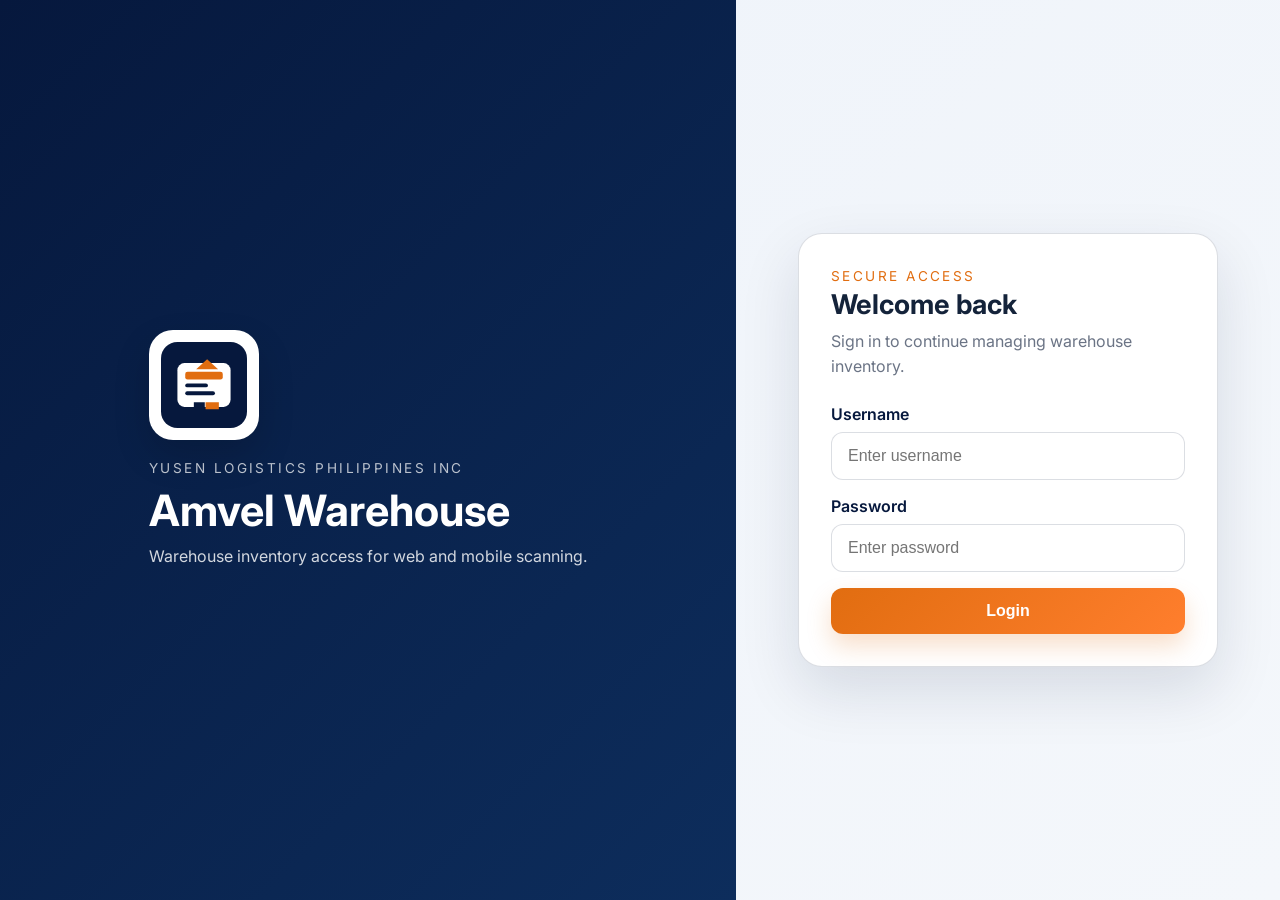
==== index.html @ 13464e9c "first" ====
<!DOCTYPE html>
<html lang="en">
  <head>
    <meta charset="UTF-8" />
    <meta name="viewport" content="width=device-width, initial-scale=1.0" />
    <title>Amvel Warehouse Login</title>
    <link rel="preconnect" href="https://fonts.googleapis.com" />
    <link rel="preconnect" href="https://fonts.gstatic.com" crossorigin />
    <link
      href="https://fonts.googleapis.com/css2?family=Inter:wght@400;500;600;700&display=swap"
      rel="stylesheet"
    />
    <link rel="stylesheet" href="styles.css" />
  </head>
  <body>
    <div class="page-shell">
      <div class="brand-panel">
        <div class="brand-card">
          <img src="assets/logo.svg" alt="Yusen Logistics Philippines Inc logo" class="logo" />
          <div>
            <p class="eyebrow">Yusen Logistics Philippines Inc</p>
            <h1>Amvel Warehouse</h1>
            <p class="subtext">Warehouse inventory access for web and mobile scanning.</p>
          </div>
        </div>
      </div>

      <div class="login-panel">
        <form class="login-card" autocomplete="on">
          <div class="login-header">
            <p class="eyebrow">Secure Access</p>
            <h2>Welcome back</h2>
            <p>Sign in to continue managing warehouse inventory.</p>
          </div>

          <label class="field">
            <span>Username</span>
            <input type="text" name="username" placeholder="Enter username" required />
          </label>

          <label class="field">
            <span>Password</span>
            <input type="password" name="password" placeholder="Enter password" required />
          </label>

          <button type="submit">Login</button>
        </form>
      </div>
    </div>
  </body>
</html>
---- styles.css ----
:root {
  --primary: #06183d;
  --secondary: #e16d10;
  --background: #f4f7fb;
  --text: #14233a;
  --muted: #6b7485;
  --white: #ffffff;
  --border: rgba(6, 24, 61, 0.14);
}

* {
  box-sizing: border-box;
}

body {
  margin: 0;
  font-family: 'Inter', sans-serif;
  background: linear-gradient(135deg, #eef3fa 0%, var(--background) 100%);
  color: var(--text);
  min-height: 100vh;
}

.page-shell {
  min-height: 100vh;
  display: grid;
  grid-template-columns: 1.15fr 0.85fr;
}

.brand-panel {
  background: linear-gradient(135deg, var(--primary) 0%, #0d2d5c 100%);
  color: var(--white);
  display: flex;
  align-items: center;
  justify-content: center;
  padding: 32px;
}

.brand-card {
  max-width: 520px;
  display: flex;
  flex-direction: column;
  gap: 20px;
}

.logo {
  width: 110px;
  height: 110px;
  border-radius: 24px;
  background: var(--white);
  padding: 12px;
  box-shadow: 0 16px 36px rgba(0, 0, 0, 0.16);
}

.eyebrow {
  margin: 0 0 8px;
  font-size: 0.85rem;
  letter-spacing: 0.18em;
  text-transform: uppercase;
  color: rgba(255, 255, 255, 0.72);
}

h1,
h2 {
  margin: 0;
}

h1 {
  font-size: clamp(2rem, 4vw, 2.7rem);
  margin-bottom: 8px;
}

.subtext {
  margin: 0;
  font-size: 1rem;
  line-height: 1.6;
  color: rgba(255, 255, 255, 0.82);
}

.login-panel {
  display: flex;
  align-items: center;
  justify-content: center;
  padding: 24px;
}

.login-card {
  width: min(100%, 420px);
  padding: 32px;
  background: var(--white);
  border-radius: 24px;
  box-shadow: 0 24px 60px rgba(6, 24, 61, 0.12);
  border: 1px solid var(--border);
}

.login-header {
  margin-bottom: 24px;
}

.login-header .eyebrow {
  color: var(--secondary);
}

.login-header h2 {
  font-size: 1.7rem;
  margin-bottom: 8px;
}

.login-header p {
  margin: 0;
  color: var(--muted);
  line-height: 1.6;
}

.field {
  display: flex;
  flex-direction: column;
  gap: 8px;
  margin-bottom: 16px;
}

.field span {
  font-weight: 600;
  color: var(--primary);
}

.field input {
  width: 100%;
  border: 1px solid var(--border);
  border-radius: 12px;
  padding: 14px 16px;
  font-size: 1rem;
  outline: none;
  transition: border-color 0.2s ease, box-shadow 0.2s ease;
}

.field input:focus {
  border-color: var(--secondary);
  box-shadow: 0 0 0 4px rgba(225, 109, 16, 0.16);
}

button {
  width: 100%;
  border: none;
  border-radius: 12px;
  padding: 14px 16px;
  font-size: 1rem;
  font-weight: 700;
  color: var(--white);
  background: linear-gradient(135deg, var(--secondary) 0%, #ff7e2d 100%);
  cursor: pointer;
  transition: transform 0.2s ease, box-shadow 0.2s ease;
  box-shadow: 0 12px 24px rgba(225, 109, 16, 0.22);
}

button:hover {
  transform: translateY(-1px);
  box-shadow: 0 16px 28px rgba(225, 109, 16, 0.28);
}

@media (max-width: 920px) {
  .page-shell {
    grid-template-columns: 1fr;
  }

  .brand-panel {
    min-height: 280px;
  }
}

@media (max-width: 560px) {
  .brand-panel,
  .login-panel {
    padding: 20px;
  }

  .login-card {
    padding: 24px;
  }
}
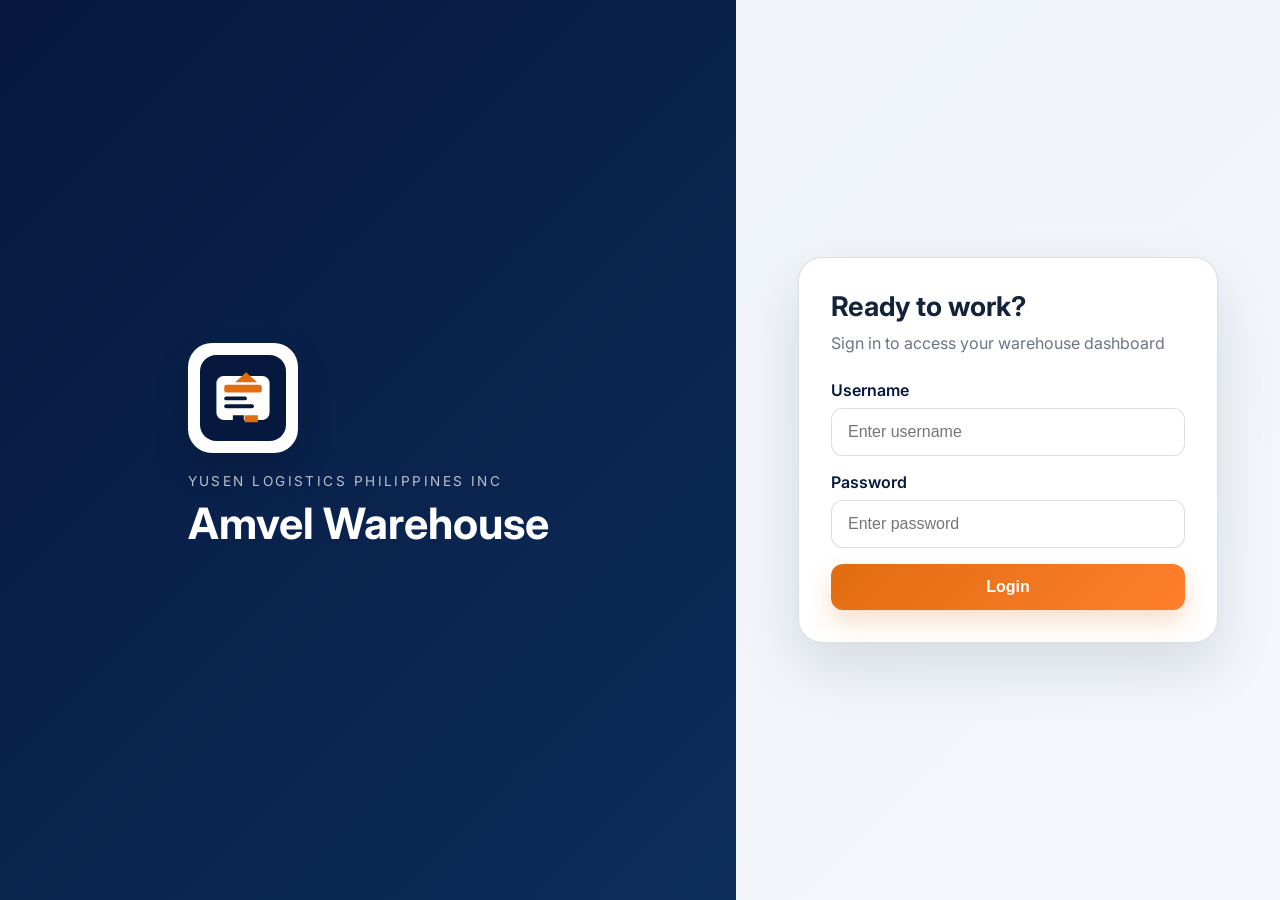
==== commit 48073487: "sign in" ====
--- a/index.html
+++ b/index.html
@@ -20,7 +20,6 @@
           <div>
             <p class="eyebrow">Yusen Logistics Philippines Inc</p>
             <h1>Amvel Warehouse</h1>
-            <p class="subtext">Warehouse inventory access for web and mobile scanning.</p>
           </div>
         </div>
       </div>
@@ -28,9 +27,8 @@
       <div class="login-panel">
         <form class="login-card" autocomplete="on">
           <div class="login-header">
-            <p class="eyebrow">Secure Access</p>
-            <h2>Welcome back</h2>
-            <p>Sign in to continue managing warehouse inventory.</p>
+            <h2>Ready to work?</h2>
+            <p>Sign in to access your warehouse dashboard</p>
           </div>
 
           <label class="field">
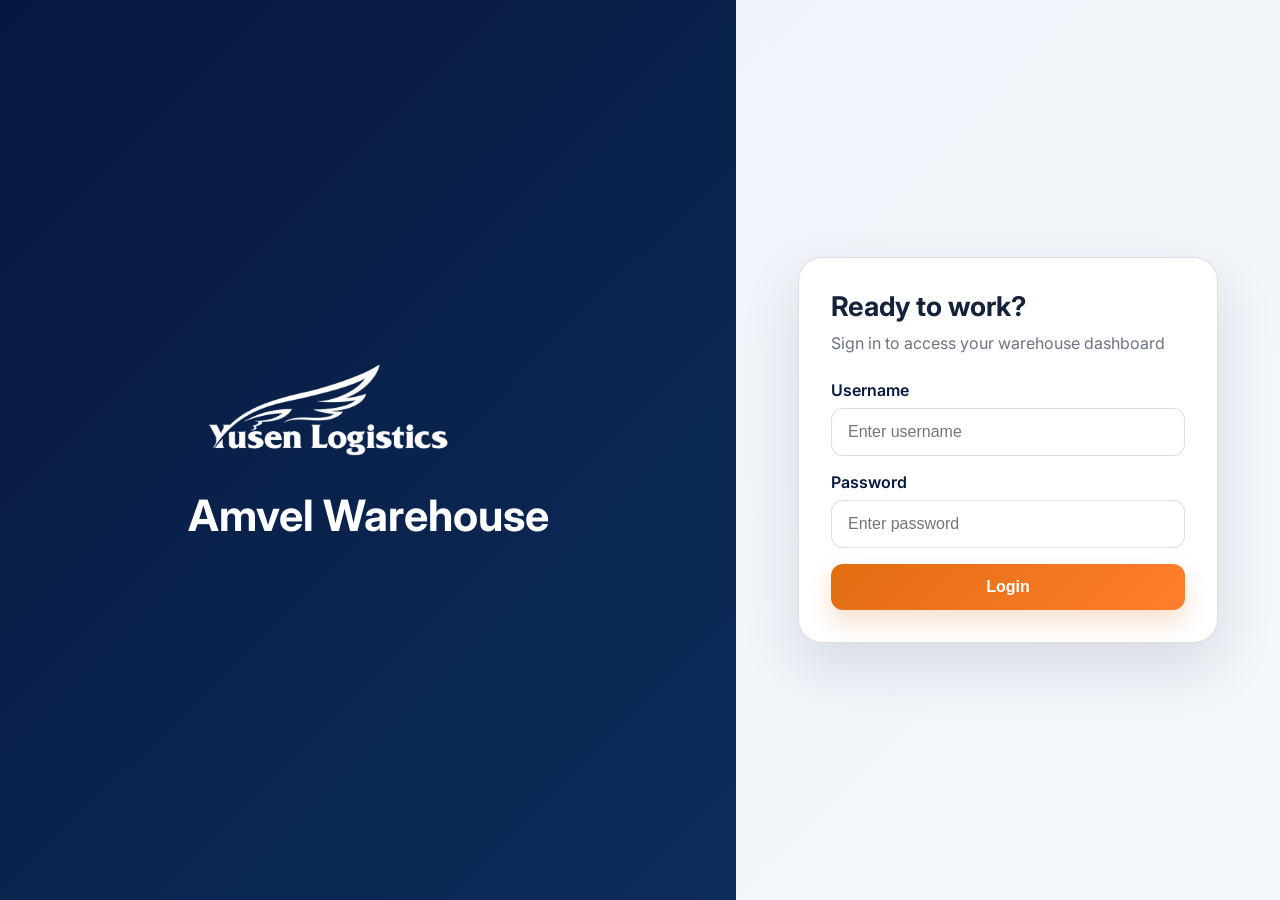
==== commit ac184c09: "edited inbound outbound" ====
--- a/index.html
+++ b/index.html
@@ -16,16 +16,15 @@
     <div class="page-shell">
       <div class="brand-panel">
         <div class="brand-card">
-          <img src="assets/logo.svg" alt="Yusen Logistics Philippines Inc logo" class="logo" />
+          <img src="assets/logo-YL.png" alt="Yusen Logistics Philippines Inc logo" class="logo" />
           <div>
-            <p class="eyebrow">Yusen Logistics Philippines Inc</p>
             <h1>Amvel Warehouse</h1>
           </div>
         </div>
       </div>
 
       <div class="login-panel">
-        <form class="login-card" autocomplete="on">
+        <form id="loginForm" class="login-card" autocomplete="on" action="#" method="post">
           <div class="login-header">
             <h2>Ready to work?</h2>
             <p>Sign in to access your warehouse dashboard</p>
@@ -45,5 +44,6 @@
         </form>
       </div>
     </div>
+    <script src="/assets/login.js"></script>
   </body>
 </html>
--- a/styles.css
+++ b/styles.css
@@ -27,7 +27,7 @@
 }
 
 .brand-panel {
-  background: linear-gradient(135deg, var(--primary) 0%, #0d2d5c 100%);
+  background: linear-gradient(  135deg, var(--primary) 0%, #0d2d5c 100%);
   color: var(--white);
   display: flex;
   align-items: center;
@@ -43,12 +43,14 @@
 }
 
 .logo {
-  width: 110px;
-  height: 110px;
-  border-radius: 24px;
-  background: var(--white);
-  padding: 12px;
-  box-shadow: 0 16px 36px rgba(0, 0, 0, 0.16);
+  width: 100%;
+  max-width: 280px;
+  height: auto;
+  border-radius: 12px;
+  background: transparent;
+  padding: 0;
+  box-shadow: none;
+  object-fit: contain;
 }
 
 .eyebrow {
@@ -168,12 +170,48 @@
 }
 
 @media (max-width: 560px) {
-  .brand-panel,
+  .page-shell {
+    grid-template-columns: 1fr;
+    grid-template-rows: auto 1fr;
+  }
+
+  .brand-panel {
+    min-height: auto;
+    padding: 20px 20px;
+    justify-content: flex-start;
+  }
+
+  .brand-card {
+    flex-direction: row;
+    gap: 12px;
+    align-items: center;
+    max-width: 100%;
+  }
+
+  .logo {
+    max-width: 100px;
+    min-width: 100px;
+    flex-shrink: 0;
+  }
+
+  h1 {
+    font-size: 1.1rem;
+    margin-bottom: 0;
+  }
+
+  .eyebrow {
+    display: none;
+  }
+
   .login-panel {
+    padding: 16px;
+    justify-content: flex-start;
+    align-items: flex-start;
+    padding-top: 20px;
+  }
+
+  .login-card {
     padding: 20px;
-  }
-
-  .login-card {
-    padding: 24px;
-  }
-}
+    width: 100%;
+  }
+}
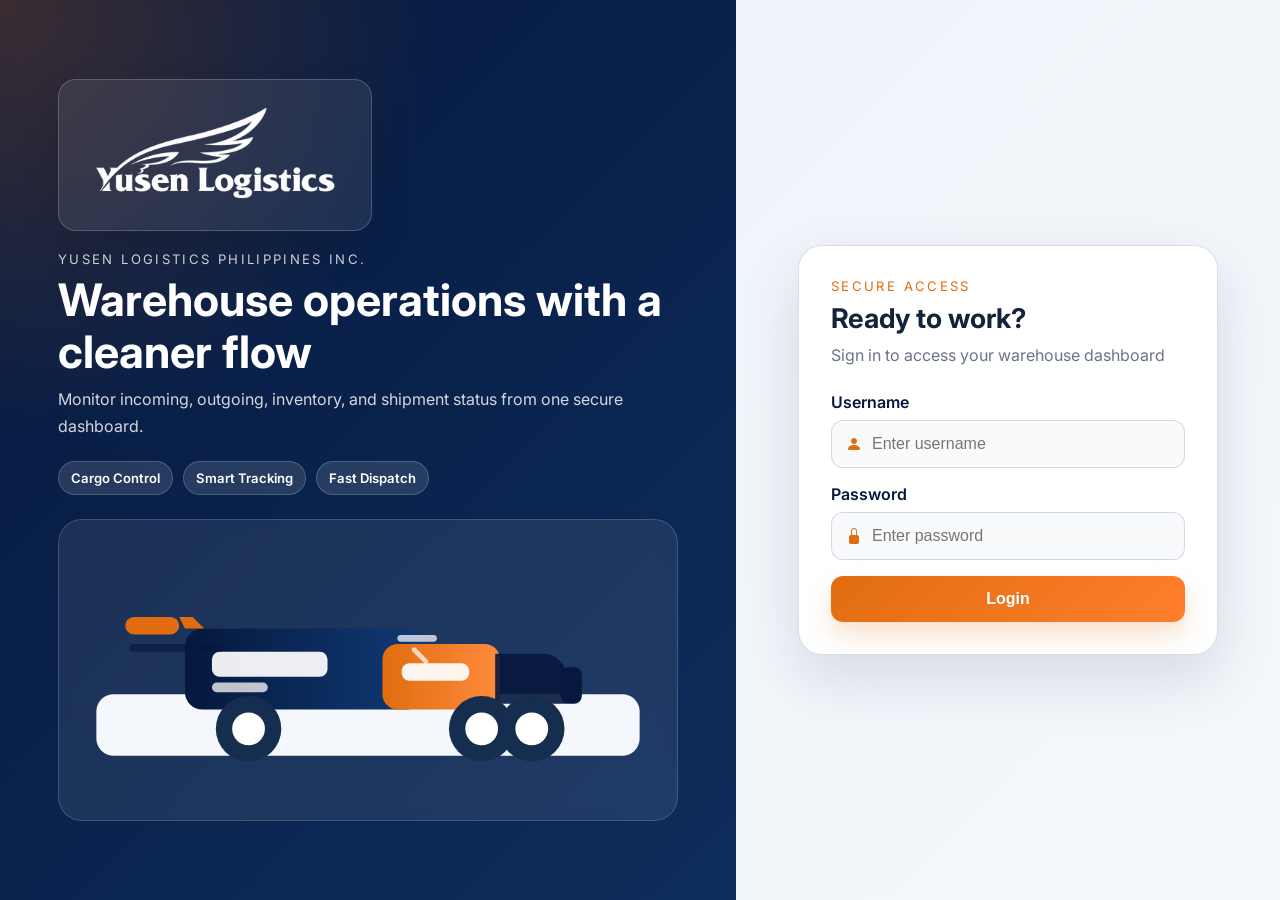
==== commit 0d486fbd: "LOGIN" ====
--- a/index.html
+++ b/index.html
@@ -10,15 +10,61 @@
       href="https://fonts.googleapis.com/css2?family=Inter:wght@400;500;600;700&display=swap"
       rel="stylesheet"
     />
+    <link rel="stylesheet" href="https://cdn.jsdelivr.net/npm/bootstrap-icons@1.11.3/font/bootstrap-icons.min.css" />
     <link rel="stylesheet" href="styles.css" />
   </head>
   <body>
     <div class="page-shell">
       <div class="brand-panel">
         <div class="brand-card">
-          <img src="assets/logo-YL.png" alt="Yusen Logistics Philippines Inc logo" class="logo" />
-          <div>
-            <h1>Amvel Warehouse</h1>
+          <div class="brand-logo-wrap">
+            <img src="assets/logo-YL.png" alt="Yusen Logistics Philippines Inc logo" class="logo" />
+          </div>
+
+          <div class="brand-copy">
+            <p class="eyebrow">Yusen Logistics Philippines Inc.</p>
+            <h1>Warehouse operations with a cleaner flow</h1>
+            <p class="subtext">Monitor incoming, outgoing, inventory, and shipment status from one secure dashboard.</p>
+          </div>
+
+          <div class="feature-list">
+            <span class="feature-pill">Cargo Control</span>
+            <span class="feature-pill">Smart Tracking</span>
+            <span class="feature-pill">Fast Dispatch</span>
+          </div>
+
+          <div class="truck-illustration" aria-hidden="true">
+            <svg viewBox="0 0 600 270" xmlns="http://www.w3.org/2000/svg" role="img" aria-label="Cargo truck illustration">
+              <defs>
+                <linearGradient id="truckBody" x1="0" x2="1">
+                  <stop offset="0%" stop-color="#06183d" />
+                  <stop offset="100%" stop-color="#0f3a74" />
+                </linearGradient>
+                <linearGradient id="truckCab" x1="0" x2="1">
+                  <stop offset="0%" stop-color="#e16d10" />
+                  <stop offset="100%" stop-color="#ff8a3d" />
+                </linearGradient>
+              </defs>
+              <rect x="18" y="160" width="564" height="64" rx="18" fill="#f4f7fb" />
+              <rect x="110" y="92" width="248" height="84" rx="18" fill="url(#truckBody)" />
+              <rect x="315" y="108" width="122" height="68" rx="16" fill="url(#truckCab)" />
+              <rect x="138" y="116" width="120" height="26" rx="8" fill="#ffffff" opacity="0.92" />
+              <rect x="138" y="148" width="58" height="10" rx="5" fill="#ffffff" opacity="0.74" />
+              <rect x="335" y="128" width="70" height="18" rx="8" fill="#ffffff" opacity="0.92" />
+              <path d="M432 118H482C495 118 506 129 506 142V170H432V118Z" fill="#06183d" opacity="0.9" />
+              <rect x="500" y="132" width="22" height="38" rx="8" fill="#06183d" />
+              <circle cx="176" cy="196" r="34" fill="#152d4f" />
+              <circle cx="176" cy="196" r="17" fill="#ffffff" />
+              <circle cx="418" cy="196" r="34" fill="#152d4f" />
+              <circle cx="418" cy="196" r="17" fill="#ffffff" />
+              <circle cx="470" cy="196" r="34" fill="#152d4f" />
+              <circle cx="470" cy="196" r="17" fill="#ffffff" />
+              <rect x="48" y="80" width="56" height="18" rx="9" fill="#e16d10" />
+              <rect x="52" y="108" width="98" height="8" rx="4" fill="#06183d" opacity="0.65" />
+              <path d="M104 80H118L130 92H110L104 80Z" fill="#e16d10" />
+              <path d="M334 102L368 102" stroke="#fff" stroke-width="7" stroke-linecap="round" opacity="0.72" />
+              <path d="M348 114L360 126" stroke="#fff" stroke-width="5" stroke-linecap="round" opacity="0.72" />
+            </svg>
           </div>
         </div>
       </div>
@@ -26,24 +72,31 @@
       <div class="login-panel">
         <form id="loginForm" class="login-card" autocomplete="on" action="#" method="post">
           <div class="login-header">
+            <p class="eyebrow">Secure access</p>
             <h2>Ready to work?</h2>
             <p>Sign in to access your warehouse dashboard</p>
           </div>
 
           <label class="field">
             <span>Username</span>
-            <input type="text" name="username" placeholder="Enter username" required />
+            <div class="input-wrap">
+              <i class="bi bi-person-fill"></i>
+              <input type="text" name="username" placeholder="Enter username" required />
+            </div>
           </label>
 
           <label class="field">
             <span>Password</span>
-            <input type="password" name="password" placeholder="Enter password" required />
+            <div class="input-wrap">
+              <i class="bi bi-lock-fill"></i>
+              <input type="password" name="password" placeholder="Enter password" required />
+            </div>
           </label>
 
           <button type="submit">Login</button>
         </form>
       </div>
     </div>
-    <script src="/assets/login.js"></script>
+    <script src="assets/login.js"></script>
   </body>
 </html>
--- a/styles.css
+++ b/styles.css
@@ -27,19 +27,30 @@
 }
 
 .brand-panel {
-  background: linear-gradient(  135deg, var(--primary) 0%, #0d2d5c 100%);
+  background:
+    radial-gradient(circle at top left, rgba(225, 109, 16, 0.24), transparent 38%),
+    linear-gradient(135deg, var(--primary) 0%, #0d2d5c 100%);
   color: var(--white);
   display: flex;
   align-items: center;
   justify-content: center;
-  padding: 32px;
+  padding: 40px;
 }
 
 .brand-card {
-  max-width: 520px;
+  max-width: 620px;
   display: flex;
   flex-direction: column;
   gap: 20px;
+}
+
+.brand-logo-wrap {
+  width: fit-content;
+  padding: 14px 16px;
+  border-radius: 18px;
+  background: rgba(255, 255, 255, 0.08);
+  border: 1px solid rgba(255, 255, 255, 0.2);
+  box-shadow: 0 18px 40px rgba(0, 0, 0, 0.12);
 }
 
 .logo {
@@ -55,10 +66,10 @@
 
 .eyebrow {
   margin: 0 0 8px;
-  font-size: 0.85rem;
+  font-size: 0.82rem;
   letter-spacing: 0.18em;
   text-transform: uppercase;
-  color: rgba(255, 255, 255, 0.72);
+  color: rgba(255, 255, 255, 0.78);
 }
 
 h1,
@@ -67,15 +78,47 @@
 }
 
 h1 {
-  font-size: clamp(2rem, 4vw, 2.7rem);
+  font-size: clamp(2rem, 4vw, 2.8rem);
   margin-bottom: 8px;
+  line-height: 1.15;
 }
 
 .subtext {
   margin: 0;
   font-size: 1rem;
-  line-height: 1.6;
+  line-height: 1.7;
   color: rgba(255, 255, 255, 0.82);
+}
+
+.feature-list {
+  display: flex;
+  flex-wrap: wrap;
+  gap: 10px;
+}
+
+.feature-pill {
+  padding: 8px 12px;
+  border-radius: 999px;
+  background: rgba(255, 255, 255, 0.12);
+  border: 1px solid rgba(255, 255, 255, 0.18);
+  color: var(--white);
+  font-size: 0.82rem;
+  font-weight: 600;
+}
+
+.truck-illustration {
+  margin-top: 4px;
+  background: rgba(255, 255, 255, 0.08);
+  border: 1px solid rgba(255, 255, 255, 0.16);
+  padding: 20px;
+  border-radius: 24px;
+  backdrop-filter: blur(8px);
+}
+
+.truck-illustration svg {
+  display: block;
+  width: 100%;
+  height: auto;
 }
 
 .login-panel {
@@ -107,7 +150,7 @@
   margin-bottom: 8px;
 }
 
-.login-header p {
+.login-header p:last-child {
   margin: 0;
   color: var(--muted);
   line-height: 1.6;
@@ -125,19 +168,36 @@
   color: var(--primary);
 }
 
-.field input {
+.input-wrap {
+  display: flex;
+  align-items: center;
+  gap: 10px;
   width: 100%;
   border: 1px solid var(--border);
   border-radius: 12px;
-  padding: 14px 16px;
-  font-size: 1rem;
-  outline: none;
+  padding: 0 14px;
+  background: #f8fafc;
   transition: border-color 0.2s ease, box-shadow 0.2s ease;
 }
 
-.field input:focus {
+.input-wrap:focus-within {
   border-color: var(--secondary);
   box-shadow: 0 0 0 4px rgba(225, 109, 16, 0.16);
+}
+
+.input-wrap i {
+  color: var(--secondary);
+  font-size: 1rem;
+}
+
+.field input {
+  width: 100%;
+  border: none;
+  background: transparent;
+  border-radius: 12px;
+  padding: 14px 0;
+  font-size: 1rem;
+  outline: none;
 }
 
 button {
@@ -165,7 +225,8 @@
   }
 
   .brand-panel {
-    min-height: 280px;
+    min-height: 320px;
+    padding: 24px;
   }
 }
 
@@ -177,30 +238,41 @@
 
   .brand-panel {
     min-height: auto;
-    padding: 20px 20px;
+    padding: 18px;
     justify-content: flex-start;
   }
 
   .brand-card {
-    flex-direction: row;
-    gap: 12px;
-    align-items: center;
-    max-width: 100%;
+    gap: 14px;
+  }
+
+  .brand-logo-wrap {
+    padding: 10px 12px;
   }
 
   .logo {
-    max-width: 100px;
-    min-width: 100px;
+    max-width: 120px;
+    min-width: 120px;
     flex-shrink: 0;
   }
 
   h1 {
-    font-size: 1.1rem;
+    font-size: 1.2rem;
     margin-bottom: 0;
   }
 
   .eyebrow {
+    letter-spacing: 0.12em;
+    font-size: 0.72rem;
+  }
+
+  .subtext,
+  .feature-list {
     display: none;
+  }
+
+  .truck-illustration {
+    padding: 12px;
   }
 
   .login-panel {
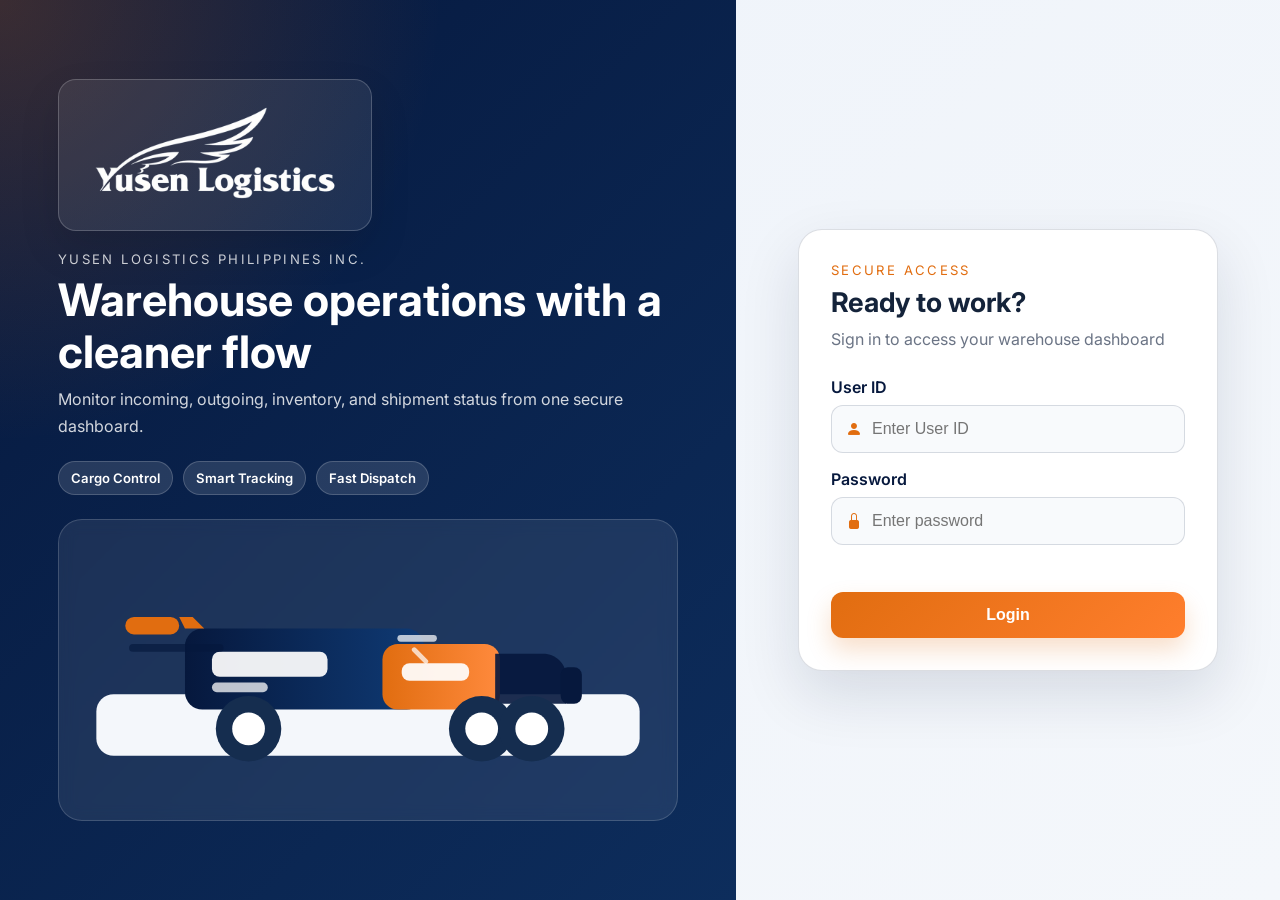
==== commit 793dd905: "new with admin" ====
--- a/index.html
+++ b/index.html
@@ -78,10 +78,10 @@
           </div>
 
           <label class="field">
-            <span>Username</span>
+            <span>User ID</span>
             <div class="input-wrap">
               <i class="bi bi-person-fill"></i>
-              <input type="text" name="username" placeholder="Enter username" required />
+              <input type="text" name="userId" placeholder="Enter User ID" required />
             </div>
           </label>
 
@@ -93,10 +93,13 @@
             </div>
           </label>
 
+          <div id="loginError" class="form-error" role="alert" aria-live="polite"></div>
+
           <button type="submit">Login</button>
         </form>
       </div>
     </div>
+    <script src="assets/auth.js"></script>
     <script src="assets/login.js"></script>
   </body>
 </html>
--- a/styles.css
+++ b/styles.css
@@ -200,6 +200,14 @@
   outline: none;
 }
 
+.form-error {
+  min-height: 1.2rem;
+  margin-bottom: 12px;
+  color: #b42318;
+  font-weight: 600;
+  font-size: 0.95rem;
+}
+
 button {
   width: 100%;
   border: none;
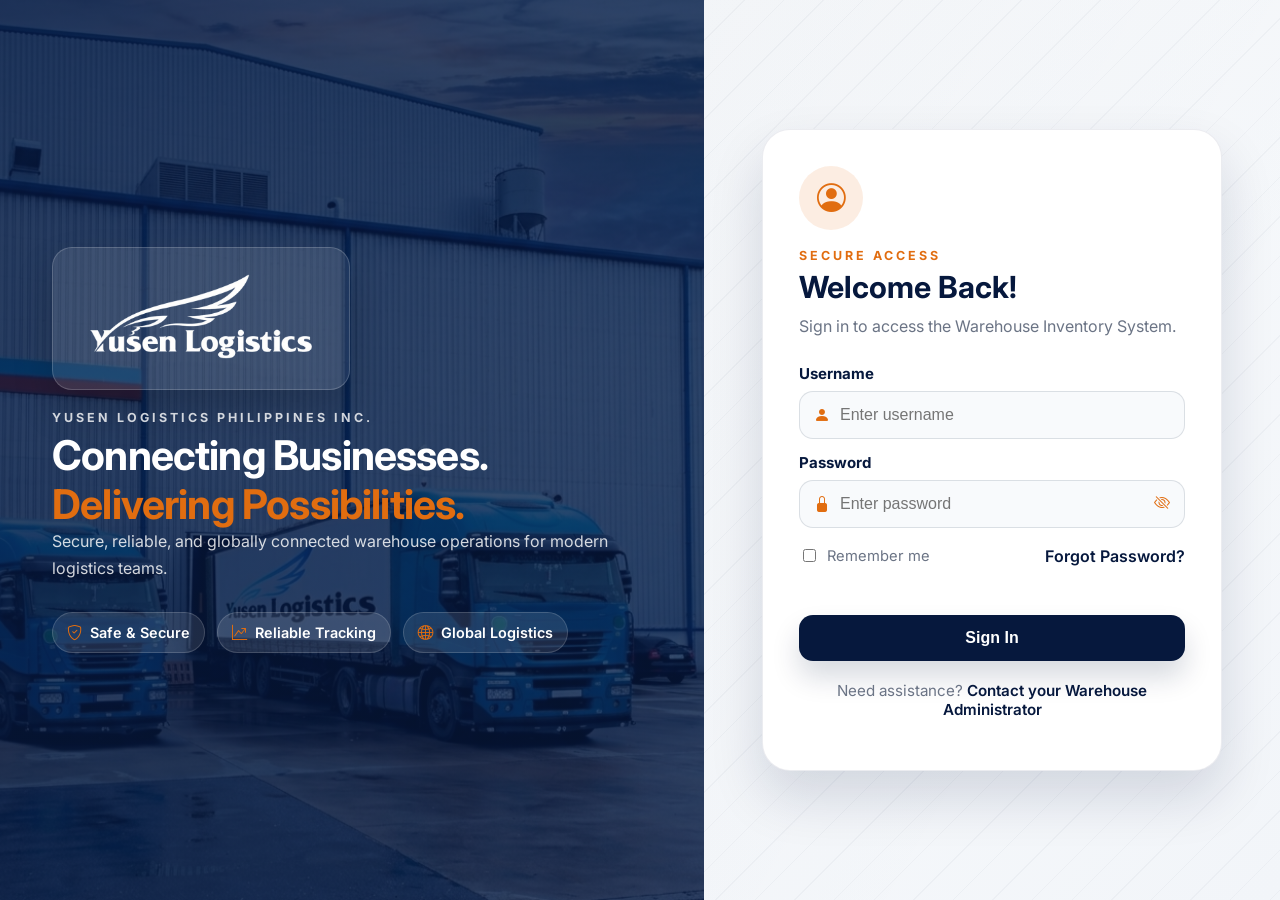
==== commit 147ef521: "fixed login page, and all other pages features" ====
--- a/index.html
+++ b/index.html
@@ -15,7 +15,7 @@
   </head>
   <body>
     <div class="page-shell">
-      <div class="brand-panel">
+      <aside class="brand-panel" aria-label="Brand panel">
         <div class="brand-card">
           <div class="brand-logo-wrap">
             <img src="assets/logo-YL.png" alt="Yusen Logistics Philippines Inc logo" class="logo" />
@@ -23,81 +23,68 @@
 
           <div class="brand-copy">
             <p class="eyebrow">Yusen Logistics Philippines Inc.</p>
-            <h1>Warehouse operations with a cleaner flow</h1>
-            <p class="subtext">Monitor incoming, outgoing, inventory, and shipment status from one secure dashboard.</p>
+            <h1>Connecting Businesses. <span>Delivering Possibilities.</span></h1>
+            <p class="subtext">Secure, reliable, and globally connected warehouse operations for modern logistics teams.</p>
           </div>
 
           <div class="feature-list">
-            <span class="feature-pill">Cargo Control</span>
-            <span class="feature-pill">Smart Tracking</span>
-            <span class="feature-pill">Fast Dispatch</span>
+            <div class="feature-pill"><i class="bi bi-shield-check"></i><span>Safe & Secure</span></div>
+            <div class="feature-pill"><i class="bi bi-graph-up-arrow"></i><span>Reliable Tracking</span></div>
+            <div class="feature-pill"><i class="bi bi-globe2"></i><span>Global Logistics</span></div>
+          </div>
+        </div>
+      </aside>
+
+      <main class="login-panel">
+        <div class="login-card">
+          <div class="mobile-brand" aria-hidden="true">
+            <img src="assets/logo-YL.png" alt="Yusen Logistics Philippines Inc logo" class="mobile-logo" />
           </div>
 
-          <div class="truck-illustration" aria-hidden="true">
-            <svg viewBox="0 0 600 270" xmlns="http://www.w3.org/2000/svg" role="img" aria-label="Cargo truck illustration">
-              <defs>
-                <linearGradient id="truckBody" x1="0" x2="1">
-                  <stop offset="0%" stop-color="#06183d" />
-                  <stop offset="100%" stop-color="#0f3a74" />
-                </linearGradient>
-                <linearGradient id="truckCab" x1="0" x2="1">
-                  <stop offset="0%" stop-color="#e16d10" />
-                  <stop offset="100%" stop-color="#ff8a3d" />
-                </linearGradient>
-              </defs>
-              <rect x="18" y="160" width="564" height="64" rx="18" fill="#f4f7fb" />
-              <rect x="110" y="92" width="248" height="84" rx="18" fill="url(#truckBody)" />
-              <rect x="315" y="108" width="122" height="68" rx="16" fill="url(#truckCab)" />
-              <rect x="138" y="116" width="120" height="26" rx="8" fill="#ffffff" opacity="0.92" />
-              <rect x="138" y="148" width="58" height="10" rx="5" fill="#ffffff" opacity="0.74" />
-              <rect x="335" y="128" width="70" height="18" rx="8" fill="#ffffff" opacity="0.92" />
-              <path d="M432 118H482C495 118 506 129 506 142V170H432V118Z" fill="#06183d" opacity="0.9" />
-              <rect x="500" y="132" width="22" height="38" rx="8" fill="#06183d" />
-              <circle cx="176" cy="196" r="34" fill="#152d4f" />
-              <circle cx="176" cy="196" r="17" fill="#ffffff" />
-              <circle cx="418" cy="196" r="34" fill="#152d4f" />
-              <circle cx="418" cy="196" r="17" fill="#ffffff" />
-              <circle cx="470" cy="196" r="34" fill="#152d4f" />
-              <circle cx="470" cy="196" r="17" fill="#ffffff" />
-              <rect x="48" y="80" width="56" height="18" rx="9" fill="#e16d10" />
-              <rect x="52" y="108" width="98" height="8" rx="4" fill="#06183d" opacity="0.65" />
-              <path d="M104 80H118L130 92H110L104 80Z" fill="#e16d10" />
-              <path d="M334 102L368 102" stroke="#fff" stroke-width="7" stroke-linecap="round" opacity="0.72" />
-              <path d="M348 114L360 126" stroke="#fff" stroke-width="5" stroke-linecap="round" opacity="0.72" />
-            </svg>
-          </div>
-        </div>
-      </div>
+          <div class="login-icon"><i class="bi bi-person-circle"></i></div>
 
-      <div class="login-panel">
-        <form id="loginForm" class="login-card" autocomplete="on" action="#" method="post">
           <div class="login-header">
             <p class="eyebrow">Secure access</p>
-            <h2>Ready to work?</h2>
-            <p>Sign in to access your warehouse dashboard</p>
+            <h2>Welcome Back!</h2>
+            <p>Sign in to access the Warehouse Inventory System.</p>
           </div>
 
-          <label class="field">
-            <span>User ID</span>
-            <div class="input-wrap">
-              <i class="bi bi-person-fill"></i>
-              <input type="text" name="userId" placeholder="Enter User ID" required />
+          <form id="loginForm" class="login-form" autocomplete="on" action="#" method="post">
+            <label class="field" for="userIdInput">
+              <span>Username</span>
+              <div class="input-wrap">
+                <i class="bi bi-person-fill"></i>
+                <input id="userIdInput" type="text" name="userId" placeholder="Enter username" required />
+              </div>
+            </label>
+
+            <label class="field" for="passwordInput">
+              <span>Password</span>
+              <div class="input-wrap password-wrap">
+                <i class="bi bi-lock-fill"></i>
+                <input id="passwordInput" type="password" name="password" placeholder="Enter password" required />
+                <button class="password-toggle" type="button" aria-label="Show password" title="Show password">
+                  <i class="bi bi-eye-slash"></i>
+                </button>
+              </div>
+            </label>
+
+            <div class="form-row">
+              <label class="checkbox">
+                <input type="checkbox" />
+                <span>Remember me</span>
+              </label>
+              <a href="#" class="link">Forgot Password?</a>
             </div>
-          </label>
 
-          <label class="field">
-            <span>Password</span>
-            <div class="input-wrap">
-              <i class="bi bi-lock-fill"></i>
-              <input type="password" name="password" placeholder="Enter password" required />
-            </div>
-          </label>
+            <div id="loginError" class="form-error" role="alert" aria-live="polite"></div>
 
-          <div id="loginError" class="form-error" role="alert" aria-live="polite"></div>
+            <button class="submit-btn" type="submit">Sign In</button>
+          </form>
 
-          <button type="submit">Login</button>
-        </form>
-      </div>
+          <p class="support-text">Need assistance? <a href="#">Contact your Warehouse Administrator</a></p>
+        </div>
+      </main>
     </div>
     <script src="assets/auth.js"></script>
     <script src="assets/login.js"></script>
--- a/styles.css
+++ b/styles.css
@@ -1,11 +1,17 @@
 :root {
-  --primary: #06183d;
-  --secondary: #e16d10;
-  --background: #f4f7fb;
+  --bs-primary: #06183d;
+  --bs-secondary: #e16d10;
+  --bs-success: #198754;
+  --bs-info: #ededed;
+  --bs-warning: #ffc107;
+  --bs-danger: #cd2026;
+  --bs-light: #00b9f2;
+  --bs-dark: #212529;
   --text: #14233a;
   --muted: #6b7485;
   --white: #ffffff;
-  --border: rgba(6, 24, 61, 0.14);
+  --border: rgba(6, 24, 61, 0.12);
+  --bg: #f5f7fb;
 }
 
 * {
@@ -14,31 +20,44 @@
 
 body {
   margin: 0;
-  font-family: 'Inter', sans-serif;
-  background: linear-gradient(135deg, #eef3fa 0%, var(--background) 100%);
+  font-family: 'Inter', 'Segoe UI', sans-serif;
+  background: var(--bg);
   color: var(--text);
   min-height: 100vh;
 }
 
+body::before {
+  content: '';
+  position: fixed;
+  inset: 0;
+  background-image: radial-gradient(circle at 20% 20%, rgba(6, 24, 61, 0.04) 0, transparent 28%),
+    radial-gradient(circle at 80% 0%, rgba(225, 109, 16, 0.06) 0, transparent 24%);
+  pointer-events: none;
+  z-index: 0;
+}
+
 .page-shell {
+  position: relative;
+  z-index: 1;
   min-height: 100vh;
   display: grid;
-  grid-template-columns: 1.15fr 0.85fr;
+  grid-template-columns: 1.1fr 0.9fr;
 }
 
 .brand-panel {
+  display: flex;
+  align-items: center;
+  justify-content: center;
+  padding: 48px;
+  color: var(--white);
   background:
-    radial-gradient(circle at top left, rgba(225, 109, 16, 0.24), transparent 38%),
-    linear-gradient(135deg, var(--primary) 0%, #0d2d5c 100%);
-  color: var(--white);
-  display: flex;
-  align-items: center;
-  justify-content: center;
-  padding: 40px;
+    linear-gradient(120deg, rgba(6, 24, 61, 0.82) 0%, rgba(6, 24, 61, 0.72) 100%),
+    url('assets/login_bg.png') center/cover no-repeat;
+  animation: fadeInLeft 700ms ease both;
 }
 
 .brand-card {
-  max-width: 620px;
+  width: min(100%, 600px);
   display: flex;
   flex-direction: column;
   gap: 20px;
@@ -46,30 +65,28 @@
 
 .brand-logo-wrap {
   width: fit-content;
-  padding: 14px 16px;
-  border-radius: 18px;
-  background: rgba(255, 255, 255, 0.08);
-  border: 1px solid rgba(255, 255, 255, 0.2);
-  box-shadow: 0 18px 40px rgba(0, 0, 0, 0.12);
-}
-
-.logo {
+  padding: 14px 18px;
+  border-radius: 20px;
+  background: rgba(255, 255, 255, 0.1);
+  border: 1px solid rgba(255, 255, 255, 0.18);
+  box-shadow: 0 20px 40px rgba(0, 0, 0, 0.16);
+}
+
+.logo,
+.mobile-logo {
   width: 100%;
-  max-width: 280px;
+  max-width: 260px;
   height: auto;
-  border-radius: 12px;
-  background: transparent;
-  padding: 0;
-  box-shadow: none;
   object-fit: contain;
 }
 
 .eyebrow {
-  margin: 0 0 8px;
-  font-size: 0.82rem;
-  letter-spacing: 0.18em;
+  margin: 0 0 6px;
+  font-size: 0.78rem;
+  font-weight: 700;
+  letter-spacing: 0.24em;
   text-transform: uppercase;
-  color: rgba(255, 255, 255, 0.78);
+  color: rgba(255, 255, 255, 0.8);
 }
 
 h1,
@@ -78,9 +95,14 @@
 }
 
 h1 {
-  font-size: clamp(2rem, 4vw, 2.8rem);
-  margin-bottom: 8px;
-  line-height: 1.15;
+  font-size: clamp(2.1rem, 3.2vw, 2.9rem);
+  line-height: 1.18;
+  font-weight: 700;
+  letter-spacing: -0.02em;
+}
+
+h1 span {
+  color: var(--bs-secondary);
 }
 
 .subtext {
@@ -88,53 +110,85 @@
   font-size: 1rem;
   line-height: 1.7;
   color: rgba(255, 255, 255, 0.82);
+  max-width: 560px;
 }
 
 .feature-list {
   display: flex;
   flex-wrap: wrap;
-  gap: 10px;
+  gap: 12px;
+  margin-top: 10px;
 }
 
 .feature-pill {
-  padding: 8px 12px;
+  display: inline-flex;
+  align-items: center;
+  gap: 8px;
+  padding: 10px 14px;
   border-radius: 999px;
-  background: rgba(255, 255, 255, 0.12);
-  border: 1px solid rgba(255, 255, 255, 0.18);
+  background: rgba(255, 255, 255, 0.1);
+  border: 1px solid rgba(255, 255, 255, 0.16);
+  font-size: 0.9rem;
+  font-weight: 600;
   color: var(--white);
-  font-size: 0.82rem;
-  font-weight: 600;
-}
-
-.truck-illustration {
-  margin-top: 4px;
-  background: rgba(255, 255, 255, 0.08);
-  border: 1px solid rgba(255, 255, 255, 0.16);
-  padding: 20px;
-  border-radius: 24px;
-  backdrop-filter: blur(8px);
-}
-
-.truck-illustration svg {
-  display: block;
-  width: 100%;
-  height: auto;
+}
+
+.feature-pill i {
+  color: var(--bs-secondary);
+  font-size: 0.95rem;
 }
 
 .login-panel {
+  position: relative;
   display: flex;
   align-items: center;
   justify-content: center;
-  padding: 24px;
+  padding: 28px;
+  background: linear-gradient(135deg, #f8fafc 0%, #f2f5f9 100%);
+}
+
+.login-panel::before {
+  content: '';
+  position: absolute;
+  inset: 0;
+  background-image: linear-gradient(120deg, rgba(6, 24, 61, 0.025) 0%, transparent 70%),
+    repeating-linear-gradient(135deg, rgba(6, 24, 61, 0.03) 0, rgba(6, 24, 61, 0.03) 1px, transparent 1px, transparent 28px);
+  pointer-events: none;
 }
 
 .login-card {
-  width: min(100%, 420px);
-  padding: 32px;
+  position: relative;
+  z-index: 1;
+  width: min(100%, 460px);
+  padding: 36px;
   background: var(--white);
-  border-radius: 24px;
-  box-shadow: 0 24px 60px rgba(6, 24, 61, 0.12);
-  border: 1px solid var(--border);
+  border-radius: 28px;
+  box-shadow: 0 26px 54px rgba(6, 24, 61, 0.14);
+  border: 1px solid rgba(6, 24, 61, 0.08);
+  animation: fadeInUp 700ms 120ms ease both;
+}
+
+.mobile-brand {
+  display: none;
+  justify-content: center;
+  margin-bottom: 20px;
+}
+
+.mobile-logo {
+  max-width: 190px;
+}
+
+.login-icon {
+  width: 64px;
+  height: 64px;
+  border-radius: 50%;
+  display: inline-flex;
+  align-items: center;
+  justify-content: center;
+  background: rgba(225, 109, 16, 0.12);
+  color: var(--bs-secondary);
+  font-size: 1.8rem;
+  margin-bottom: 18px;
 }
 
 .login-header {
@@ -142,30 +196,37 @@
 }
 
 .login-header .eyebrow {
-  color: var(--secondary);
+  color: var(--bs-secondary);
 }
 
 .login-header h2 {
-  font-size: 1.7rem;
+  font-size: 1.9rem;
   margin-bottom: 8px;
+  color: var(--bs-primary);
 }
 
 .login-header p:last-child {
   margin: 0;
   color: var(--muted);
-  line-height: 1.6;
+  line-height: 1.7;
+}
+
+.login-form {
+  display: flex;
+  flex-direction: column;
+  gap: 14px;
 }
 
 .field {
   display: flex;
   flex-direction: column;
   gap: 8px;
-  margin-bottom: 16px;
 }
 
 .field span {
-  font-weight: 600;
-  color: var(--primary);
+  font-size: 0.94rem;
+  font-weight: 700;
+  color: var(--bs-primary);
 }
 
 .input-wrap {
@@ -174,19 +235,19 @@
   gap: 10px;
   width: 100%;
   border: 1px solid var(--border);
-  border-radius: 12px;
+  border-radius: 14px;
   padding: 0 14px;
   background: #f8fafc;
   transition: border-color 0.2s ease, box-shadow 0.2s ease;
 }
 
 .input-wrap:focus-within {
-  border-color: var(--secondary);
-  box-shadow: 0 0 0 4px rgba(225, 109, 16, 0.16);
+  border-color: var(--bs-secondary);
+  box-shadow: 0 0 0 4px rgba(225, 109, 16, 0.14);
 }
 
 .input-wrap i {
-  color: var(--secondary);
+  color: var(--bs-secondary);
   font-size: 1rem;
 }
 
@@ -194,37 +255,130 @@
   width: 100%;
   border: none;
   background: transparent;
-  border-radius: 12px;
+  border-radius: 14px;
   padding: 14px 0;
   font-size: 1rem;
   outline: none;
+  color: var(--text);
+}
+
+.password-wrap {
+  padding-right: 4px;
+}
+
+.password-toggle {
+  width: 42px;
+  height: 42px;
+  border: none;
+  border-radius: 10px;
+  background: transparent;
+  color: var(--bs-secondary);
+  display: inline-flex;
+  align-items: center;
+  justify-content: center;
+  cursor: pointer;
+  transition: background-color 0.2s ease;
+}
+
+.password-toggle:hover {
+  background: rgba(225, 109, 16, 0.1);
+}
+
+.form-row {
+  display: flex;
+  align-items: center;
+  justify-content: space-between;
+  gap: 10px;
+  margin-top: 4px;
+}
+
+.checkbox {
+  display: inline-flex;
+  align-items: center;
+  gap: 8px;
+  color: var(--muted);
+  font-size: 0.92rem;
+}
+
+.checkbox input {
+  accent-color: var(--bs-primary);
+}
+
+.link,
+.support-text a {
+  color: var(--bs-primary);
+  font-weight: 600;
+  text-decoration: none;
+}
+
+.link:hover,
+.support-text a:hover {
+  color: var(--bs-secondary);
 }
 
 .form-error {
   min-height: 1.2rem;
-  margin-bottom: 12px;
-  color: #b42318;
+  margin-top: 2px;
+  color: var(--bs-danger);
   font-weight: 600;
   font-size: 0.95rem;
 }
 
-button {
+.submit-btn {
   width: 100%;
   border: none;
-  border-radius: 12px;
+  border-radius: 14px;
   padding: 14px 16px;
   font-size: 1rem;
   font-weight: 700;
   color: var(--white);
-  background: linear-gradient(135deg, var(--secondary) 0%, #ff7e2d 100%);
+  background: var(--bs-primary);
   cursor: pointer;
-  transition: transform 0.2s ease, box-shadow 0.2s ease;
-  box-shadow: 0 12px 24px rgba(225, 109, 16, 0.22);
-}
-
-button:hover {
+  transition: transform 0.2s ease, background-color 0.2s ease, box-shadow 0.2s ease;
+  box-shadow: 0 16px 28px rgba(6, 24, 61, 0.16);
+}
+
+.submit-btn:hover {
+  background: var(--bs-secondary);
   transform: translateY(-1px);
-  box-shadow: 0 16px 28px rgba(225, 109, 16, 0.28);
+  box-shadow: 0 18px 30px rgba(225, 109, 16, 0.2);
+}
+
+.submit-btn:focus-visible,
+.password-toggle:focus-visible,
+.field input:focus-visible,
+.link:focus-visible {
+  outline: 3px solid rgba(225, 109, 16, 0.24);
+  outline-offset: 2px;
+}
+
+.support-text {
+  margin-top: 20px;
+  text-align: center;
+  color: var(--muted);
+  font-size: 0.95rem;
+}
+
+@keyframes fadeInLeft {
+  from {
+    opacity: 0;
+    transform: translateX(-16px);
+  }
+  to {
+    opacity: 1;
+    transform: translateX(0);
+  }
+}
+
+@keyframes fadeInUp {
+  from {
+    opacity: 0;
+    transform: translateY(18px);
+  }
+  to {
+    opacity: 1;
+    transform: translateY(0);
+  }
 }
 
 @media (max-width: 920px) {
@@ -234,24 +388,25 @@
 
   .brand-panel {
     min-height: 320px;
-    padding: 24px;
-  }
-}
-
-@media (max-width: 560px) {
+    padding: 28px;
+  }
+}
+
+@media (max-width: 680px) {
   .page-shell {
     grid-template-columns: 1fr;
-    grid-template-rows: auto 1fr;
+    grid-template-rows: auto auto;
   }
 
   .brand-panel {
-    min-height: auto;
-    padding: 18px;
-    justify-content: flex-start;
+    display: flex;
+    min-height: 220px;
+    padding: 20px 16px 24px;
+    align-items: flex-start;
   }
 
   .brand-card {
-    gap: 14px;
+    gap: 12px;
   }
 
   .brand-logo-wrap {
@@ -259,39 +414,37 @@
   }
 
   .logo {
-    max-width: 120px;
-    min-width: 120px;
-    flex-shrink: 0;
-  }
-
-  h1 {
-    font-size: 1.2rem;
-    margin-bottom: 0;
-  }
-
-  .eyebrow {
-    letter-spacing: 0.12em;
-    font-size: 0.72rem;
-  }
-
-  .subtext,
+    max-width: 170px;
+  }
+
+  .brand-copy .subtext,
   .feature-list {
     display: none;
   }
 
-  .truck-illustration {
-    padding: 12px;
-  }
-
   .login-panel {
-    padding: 16px;
-    justify-content: flex-start;
+    min-height: auto;
+    padding: 16px 16px 24px;
     align-items: flex-start;
-    padding-top: 20px;
   }
 
   .login-card {
-    padding: 20px;
+    padding: 24px;
+    border-radius: 22px;
+    margin-top: -12px;
     width: 100%;
   }
-}
+
+  .mobile-brand {
+    display: none;
+  }
+
+  .form-row {
+    flex-direction: column;
+    align-items: flex-start;
+  }
+
+  .support-text {
+    font-size: 0.9rem;
+  }
+}
